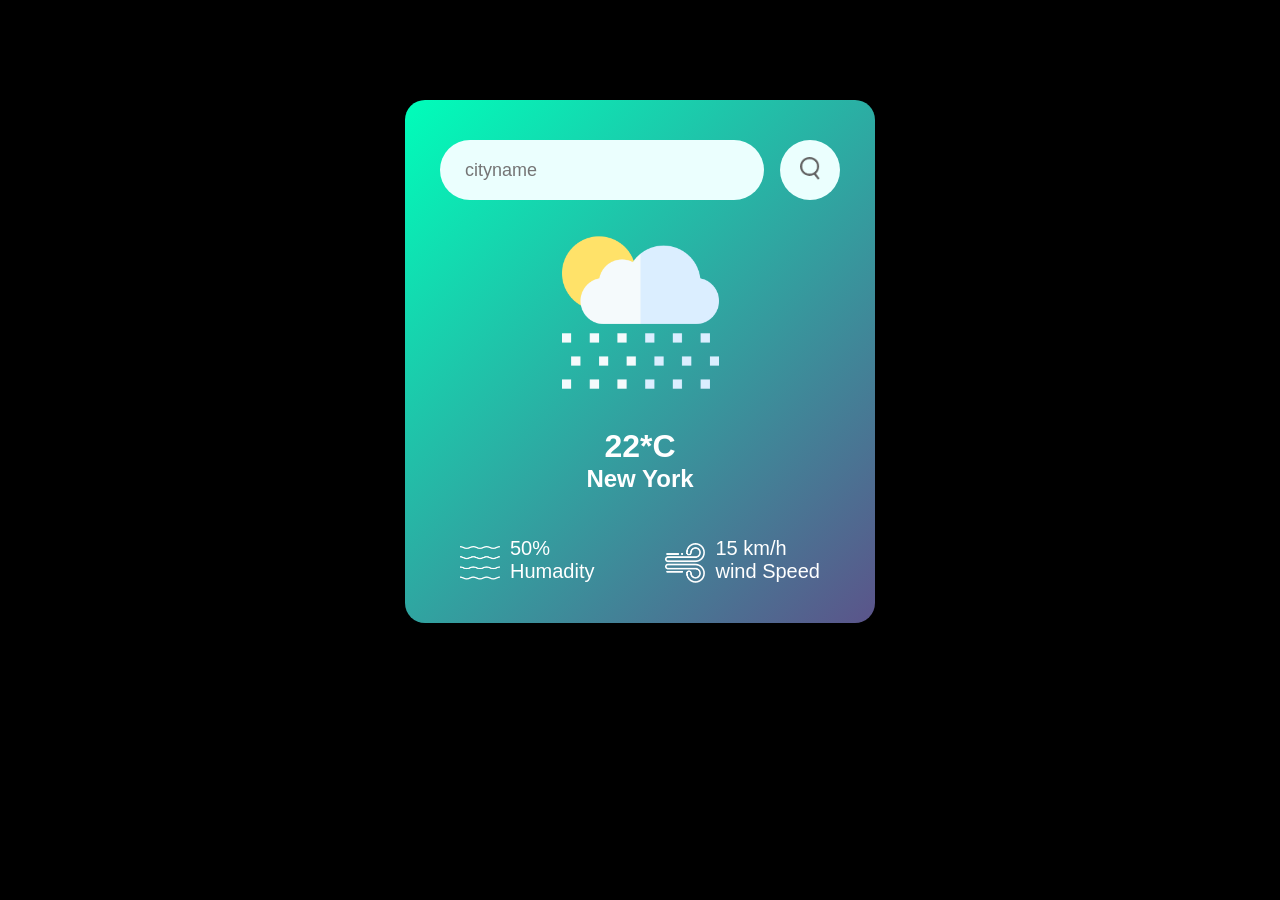
==== weather App/index.html @ 0b9e189a "." ====
<!DOCTYPE html>
<html lang="en">
<head>
    <meta charset="UTF-8">
    <meta name="viewport" content="width=device-width, initial-scale=1.0">
    <title>Weather App</title>
    <link rel="stylesheet" href="styles.css">
</head> 
<body>
    <div class="card">
        <div class="search">
            <input type="text" placeholder="cityname" spellcheck="false">
            <button><img src="images/search.png" alt=""></button>
        </div>
        <div class="weather">
            <img src="images/rain.png" class="weather-icon" alt="">
            <h1 class="temp">22*C</h1>
            <h2 class="city">New York</h2>
            <div class="details">
                <div class="col">
                    <img src="images/humidity.png" alt="">
                    <div class="humadity">
                        <p>50%</p>
                        <p>Humadity</p>
                    </div>
                </div>
                <div class="col">
                    <img src="images/wind.png" alt="">
                    <div class="wind">
                        <p>15 km/h</p>
                        <p>wind Speed</p>
                    </div>
                </div>
            </div>
        </div>
    </div>
    <script src="script.js"></script>
</body>
</html>
---- weather App/styles.css ----
*{
    margin: 0%;
    padding: 0%;
    font-family: 'poppins',sans-serif;
    box-sizing: border-box;
}
body{
    background-color: black;
}
.card{
    width: 90%;
    max-width: 470px;
    background:linear-gradient(135deg ,#00feba,#5b548a);
    color: #fff;
    margin: 100px auto 0;
    border-radius: 20px;
    padding:40px 35px;
    text-align: center;
}
.search{
    width: 100%;
    display: flex;
    align-items: center;
    justify-content: space-between;
}
.search input{
    border: 0;
    outline: 0;
    background: #ebfffe;
    color: #555;
    padding: 10px 25px;
    height: 60px;
    border-radius: 30px;
    flex: 1;
    margin-right: 16px;
    font-size: 18px;
}
.search button{
    border: 0;
    outline: 0;
    background: #ebfffe;
    border-radius: 50%;
    width: 60px;
    height: 60px;
    cursor: pointer;
}
.search button img{
    width: 20px;
}
weather-icon{
    width: 170px;
    margin-top: 30px;
}
weather h1{
    font-size: 80px;
    font-weight: 500;
}
weather h2{
    font-size: 45px;
    font-weight: 400;
    margin-top: -10px;
}
.details{
    display: flex;
    align-items: center;
    justify-content: space-between;
    padding: 0 20px;
    margin-top: 50px;
}
.col{
        display: flex;
        align-items: center;
        text-align: left;
}
.col img{
    width: 40px;
    margin-right: 10px;
}
.humadity, .wind{
    font-size: 20px;
    margin-top: -6px;
}
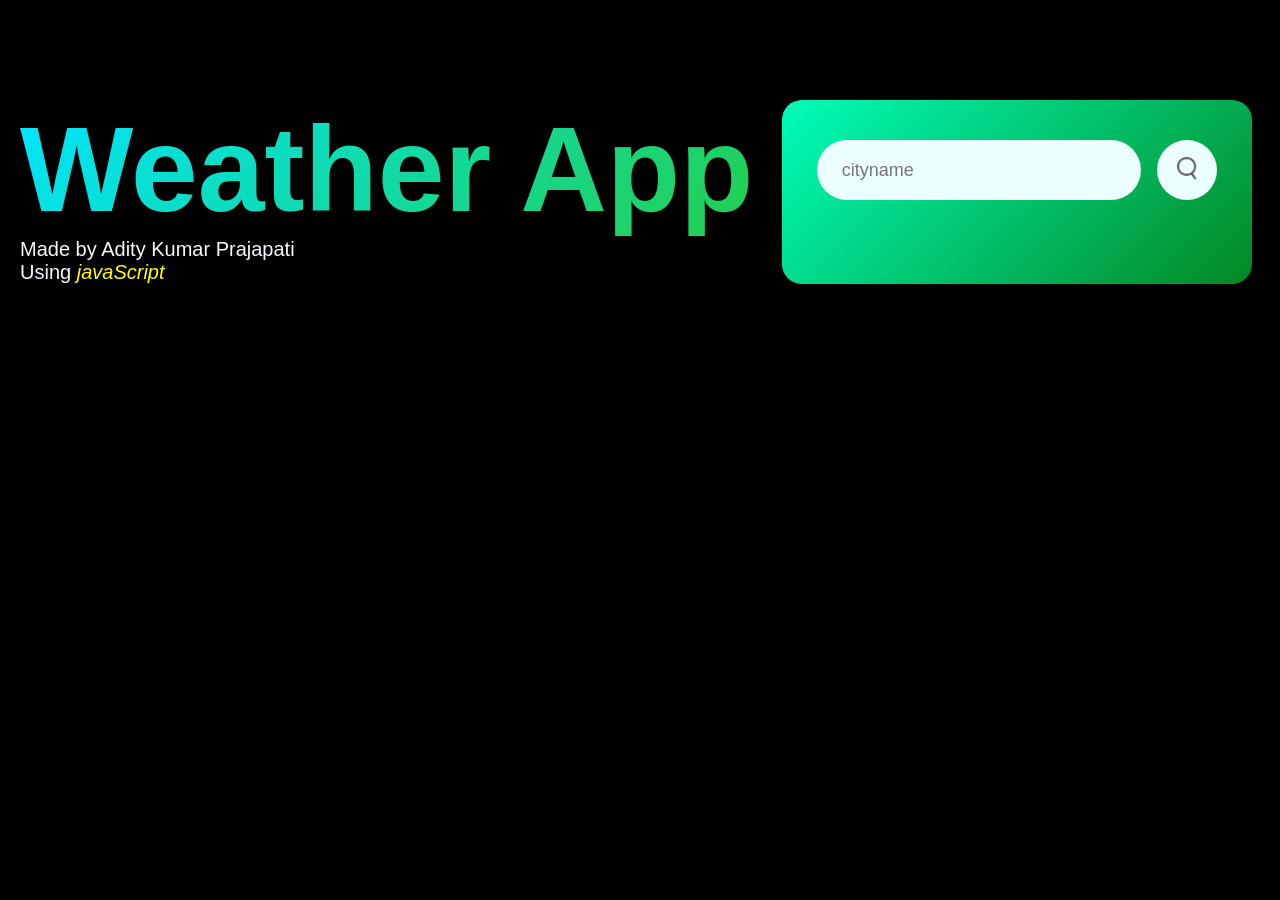
==== commit 68ae56db: "." ====
--- a/weather App/index.html
+++ b/weather App/index.html
@@ -7,28 +7,39 @@
     <link rel="stylesheet" href="styles.css">
 </head> 
 <body>
-    <div class="card">
-        <div class="search">
-            <input type="text" placeholder="cityname" spellcheck="false">
+    <div class="parent">
+        <div class="content">
+            <h1>Weather App</h1>
+            <p>Made by Adity Kumar Prajapati</p>
+            <p>Using <i>javaScript</i></p>
+        </div>
+        <div class="card">
+            <div class="search">
+            <input type="text" class="cityname" placeholder="cityname" spellcheck="false">
             <button><img src="images/search.png" alt=""></button>
-        </div>
-        <div class="weather">
-            <img src="images/rain.png" class="weather-icon" alt="">
-            <h1 class="temp">22*C</h1>
-            <h2 class="city">New York</h2>
-            <div class="details">
-                <div class="col">
-                    <img src="images/humidity.png" alt="">
-                    <div class="humadity">
-                        <p>50%</p>
-                        <p>Humadity</p>
+            </div>
+            <div class="error">
+            <p><u>Error in the city name.</u></p>
+            </div>
+            <div class="weather">
+                <img src="images/rain.png" class="weather-icon" alt="">
+                <h1 class="temp">22°C</h1>
+                <h2 class="city">New York</h2>
+                <h5 class="feel">feel like </h4>
+                <div class="details">
+                    <div class="col">
+                        <img src="images/humidity.png" alt="">
+                        <div>
+                            <p class="humadity">50%</p>
+                            <p>Humadity</p>
+                        </div>
                     </div>
-                </div>
-                <div class="col">
-                    <img src="images/wind.png" alt="">
-                    <div class="wind">
-                        <p>15 km/h</p>
-                        <p>wind Speed</p>
+                    <div class="col">
+                        <img src="images/wind.png" alt="">
+                        <div>
+                            <p class="wind">15 km/h</p>
+                            <p>wind Speed</p>
+                        </div>
                     </div>
                 </div>
             </div>
--- a/weather App/styles.css
+++ b/weather App/styles.css
@@ -5,13 +5,34 @@
     box-sizing: border-box;
 }
 body{
-    background-color: black;
+    background-color: rgb(0, 0, 0);
+}
+.parent{
+    display: flex;
+    
+}
+.content h1{
+    color: ghostwhite;
+    background: linear-gradient(135deg ,#00e5ff,#22cf4d);
+    -webkit-background-clip: text;
+    -webkit-text-fill-color: transparent;
+    font-size: 120px;
+    margin-top:100px;
+    margin-left: 20px;
+}
+.content p{
+    color: ghostwhite;
+    font-size: 20px;
+    margin-left: 20px;
+}
+.content p i{
+    color: yellow;
 }
 .card{
     width: 90%;
     max-width: 470px;
-    background:linear-gradient(135deg ,#00feba,#5b548a);
-    color: #fff;
+    background:linear-gradient(135deg ,#00feba,#038822);
+    color: #ffffff;
     margin: 100px auto 0;
     border-radius: 20px;
     padding:40px 35px;
@@ -47,18 +68,23 @@
 .search button img{
     width: 20px;
 }
-weather-icon{
+.weather-icon{
     width: 170px;
     margin-top: 30px;
 }
-weather h1{
+.temp{
     font-size: 80px;
     font-weight: 500;
 }
-weather h2{
+.weather h2{
     font-size: 45px;
     font-weight: 400;
     margin-top: -10px;
+}
+.feel{
+    font-family: 'Segoe UI', Tahoma, Geneva, Verdana, sans-serif;
+    font-style: italic;
+    font-weight: lighter;
 }
 .details{
     display: flex;
@@ -80,3 +106,14 @@
     font-size: 20px;
     margin-top: -6px;
 }
+.weather{
+    display: none;
+}
+.error{
+    text-align: center;
+    font-size: 20px;
+    margin-top: 10px;
+    font: 100;
+    color: red;
+    display: none;
+}
